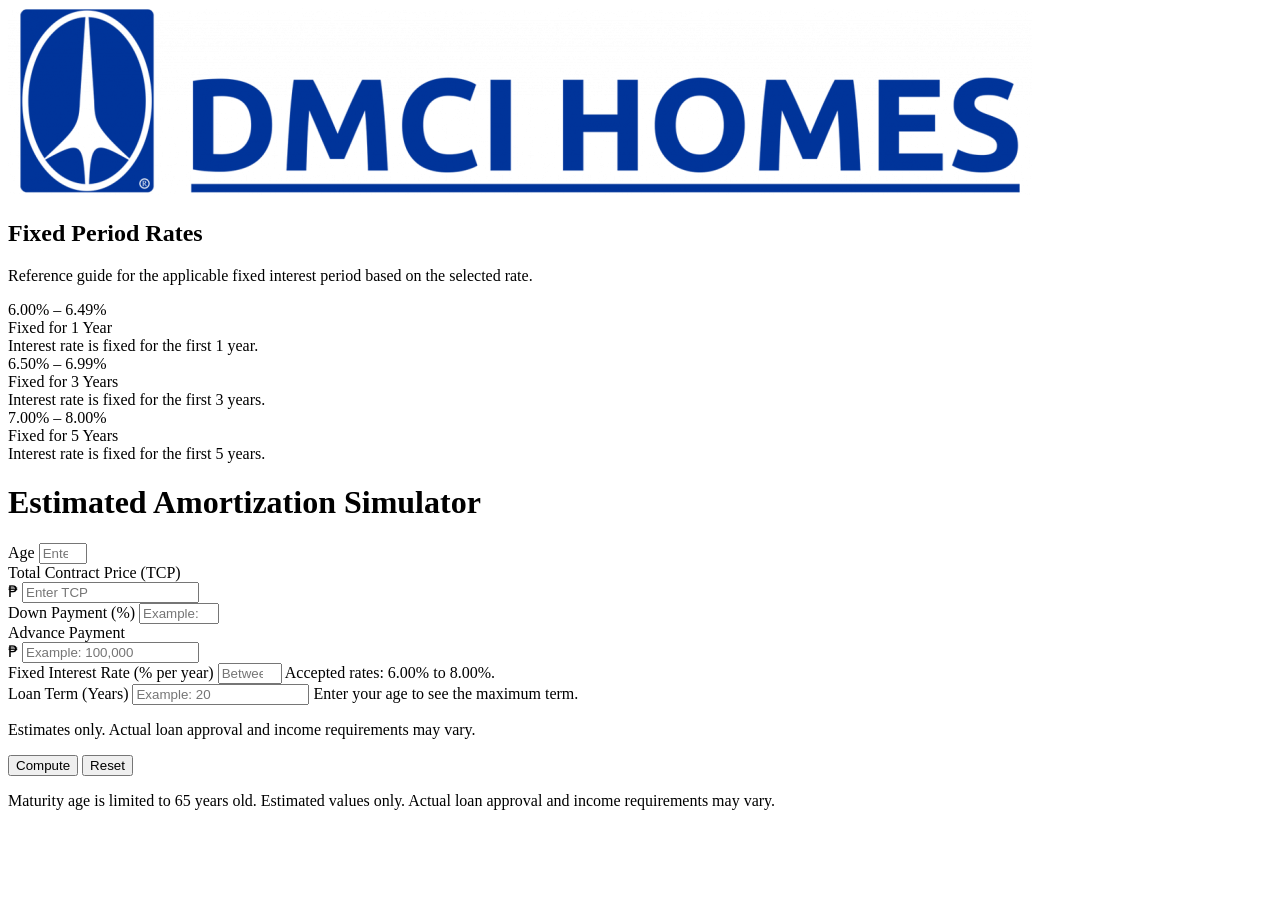
==== index.html @ 44557371 "Rename Index.html to index.html" ====
<!DOCTYPE html>
<html lang="en">
<head>
<meta charset="UTF-8">
<meta name="viewport" content="width=device-width, initial-scale=1.0">
<title>Estimated Amortization Simulator</title>
<link rel="stylesheet" href="style.css">
</head>
<body>

<header class="site-header">
    <img src="img/dmci-logo.png" alt="DMCI Homes Logo">
</header>

<div class="main-wrapper">

    <aside class="rate-panel" aria-labelledby="rate-title">
        <h2 id="rate-title">Fixed Period Rates</h2>
        <p class="rate-intro">Reference guide for the applicable fixed interest period based on the selected rate.</p>

        <div class="rate-card" data-years="1">
            <div class="rate">6.00% – 6.49%</div>
            <div class="period">Fixed for 1 Year</div>
            <div class="description">Interest rate is fixed for the first 1 year.</div>
        </div>
        <div class="rate-card" data-years="3">
            <div class="rate">6.50% – 6.99%</div>
            <div class="period">Fixed for 3 Years</div>
            <div class="description">Interest rate is fixed for the first 3 years.</div>
        </div>
        <div class="rate-card" data-years="5">
            <div class="rate">7.00% – 8.00%</div>
            <div class="period">Fixed for 5 Years</div>
            <div class="description">Interest rate is fixed for the first 5 years.</div>
        </div>
    </aside>

    <main class="container">
        <h1>Estimated Amortization Simulator</h1>

        <form id="calcForm" novalidate>

            <div class="field">
                <label for="age">Age</label>
                <input type="number" id="age" placeholder="Enter age (18–64)" min="18" max="64" step="1" aria-describedby="age-error">
                <span class="error" id="age-error" role="alert"></span>
            </div>

            <div class="field">
                <label for="tcp">Total Contract Price (TCP)</label>
                <div class="input-prefix">
                    <span aria-hidden="true">₱</span>
                    <input type="text" id="tcp" placeholder="Enter TCP" inputmode="decimal" autocomplete="off" aria-describedby="tcp-error">
                </div>
                <span class="error" id="tcp-error" role="alert"></span>
            </div>

            <div class="field">
                <label for="dpPercent">Down Payment (%)</label>
                <input type="number" id="dpPercent" placeholder="Example: 20" min="0" max="100" step="0.01" aria-describedby="dpPercent-hint dpPercent-error">
                <span class="hint" id="dpPercent-hint"></span>
                <span class="error" id="dpPercent-error" role="alert"></span>
            </div>

            <div class="field">
                <label for="advancePayment">Advance Payment</label>
                <div class="input-prefix">
                    <span aria-hidden="true">₱</span>
                    <input type="text" id="advancePayment" placeholder="Example: 100,000" inputmode="decimal" autocomplete="off" aria-describedby="advancePayment-error">
                </div>
                <span class="error" id="advancePayment-error" role="alert"></span>
            </div>

            <div class="field">
                <label for="interest">Fixed Interest Rate (% per year)</label>
                <input type="number" id="interest" placeholder="Between 6 and 8" min="6" max="8" step="0.01" aria-describedby="interest-hint interest-error">
                <span class="hint" id="interest-hint">Accepted rates: 6.00% to 8.00%.</span>
                <span class="error" id="interest-error" role="alert"></span>
            </div>

            <div class="field">
                <label for="years">Loan Term (Years)</label>
                <input type="number" id="years" placeholder="Example: 20" min="0.1" step="0.1" aria-describedby="years-hint years-error">
                <span class="hint" id="years-hint">Enter your age to see the maximum term.</span>
                <span class="error" id="years-error" role="alert"></span>
            </div>

            <p class="disclaimer">Estimates only. Actual loan approval and income requirements may vary.</p>

            <div class="actions">
                <button type="submit" class="btn-primary">Compute</button>
                <button type="button" class="btn-secondary" id="resetBtn">Reset</button>
            </div>
        </form>

        <section class="result" id="result" hidden aria-live="polite" tabindex="-1">
            <h2>Estimated Result</h2>
            <p class="print-only" id="printDate"></p>

            <p><strong>Total Contract Price (TCP):</strong> ₱ <span id="resultTCP"></span></p>
            <p><strong>Total Payments Made:</strong> ₱ <span id="totalPayments"></span></p>
            <p><strong>Loanable Amount:</strong> ₱ <span id="loanableAmount"></span></p>
            <p><strong>Interest Rate:</strong> <span id="resultRate"></span>% <span id="resultFixed"></span></p>
            <p><strong>Estimated Monthly Amortization:</strong> ₱ <span id="monthly"></span></p>
            <p><strong>Estimated Gross Monthly Income:</strong> ₱ <span id="income"></span></p>
            <p><strong>Loan Term Maturity:</strong> <span id="maturityAge"></span> years old</p>

            <div id="qualification" class="qualification"></div>

            <div class="actions result-actions">
                <a class="btn-primary btn-link" id="contactBtn" href="#">Contact an agent</a>
                <button type="button" class="btn-secondary" id="printBtn">Print / Save as PDF</button>
            </div>
        </section>

        <p class="footer">Maturity age is limited to 65 years old. Estimated values only. Actual loan approval and income requirements may vary.</p>
    </main>

</div>

<script src="script.js"></script>
</body>
</html>
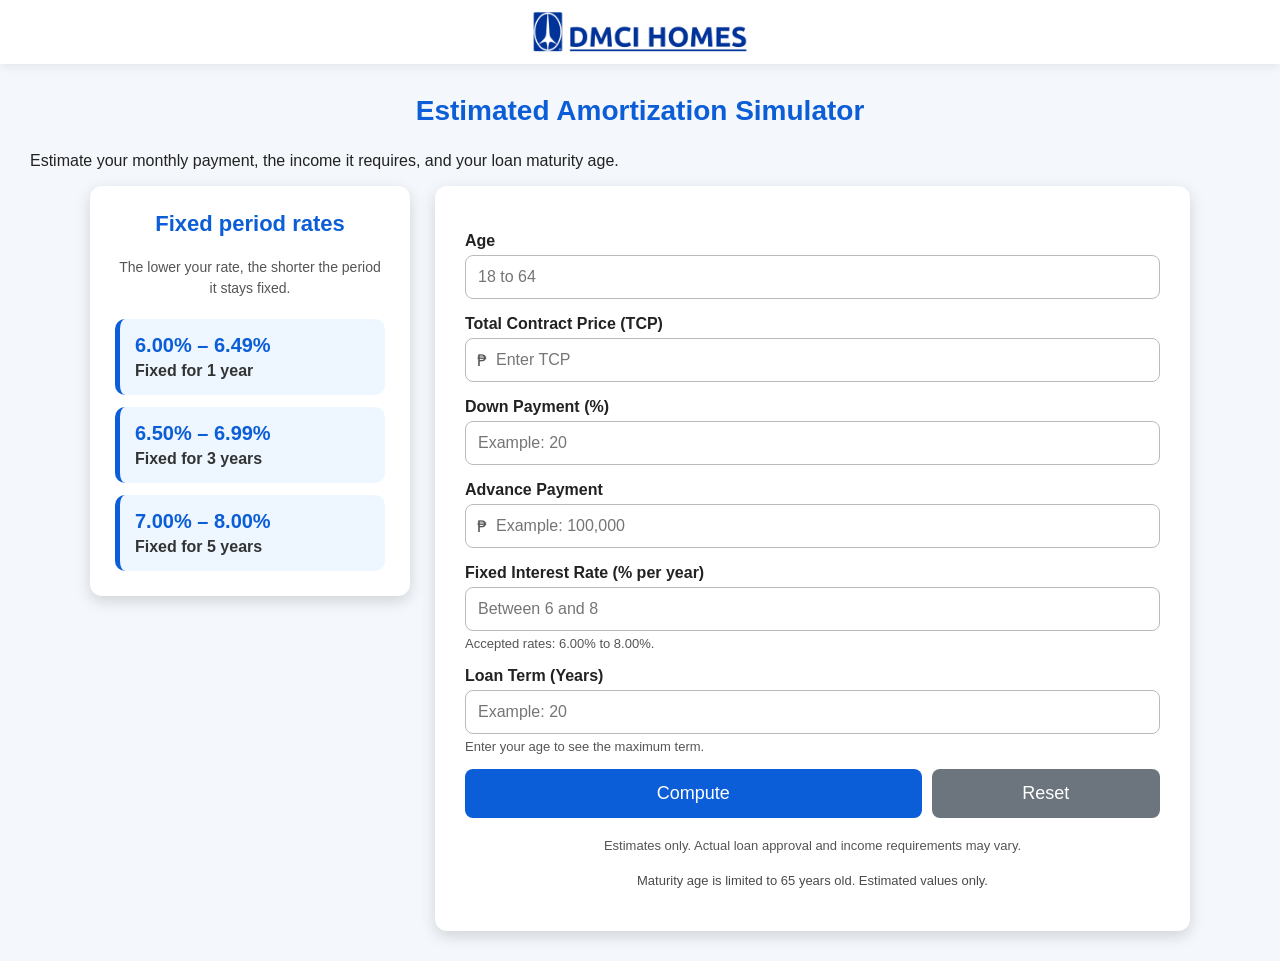
==== commit 650956da: "Refactor index.html for improved layout and accessibility Updated the HTML structure and improved ac" ====
--- a/index.html
+++ b/index.html
@@ -4,118 +4,134 @@
 <meta charset="UTF-8">
 <meta name="viewport" content="width=device-width, initial-scale=1.0">
 <title>Estimated Amortization Simulator</title>
+<link rel="preconnect" href="https://fonts.googleapis.com">
+<link rel="preconnect" href="https://fonts.gstatic.com" crossorigin>
+<link href="https://fonts.googleapis.com/css2?family=Figtree:wght@400;500;700&family=Fraunces:opsz,wght@9..144,600&display=swap" rel="stylesheet">
 <link rel="stylesheet" href="style.css">
 </head>
 <body>
 
 <header class="site-header">
-    <img src="img/dmci-logo.png" alt="DMCI Homes Logo">
+    <div class="header-inner">
+        <img src="img/dmci-logo.png" alt="DMCI Homes Logo">
+    </div>
 </header>
 
-<div class="main-wrapper">
+<div class="page">
 
-    <aside class="rate-panel" aria-labelledby="rate-title">
-        <h2 id="rate-title">Fixed Period Rates</h2>
-        <p class="rate-intro">Reference guide for the applicable fixed interest period based on the selected rate.</p>
+    <div class="page-intro">
+        <h1>Estimated Amortization Simulator</h1>
+        <p>Estimate your monthly payment, the income it requires, and your loan maturity age.</p>
+    </div>
 
-        <div class="rate-card" data-years="1">
-            <div class="rate">6.00% – 6.49%</div>
-            <div class="period">Fixed for 1 Year</div>
-            <div class="description">Interest rate is fixed for the first 1 year.</div>
-        </div>
-        <div class="rate-card" data-years="3">
-            <div class="rate">6.50% – 6.99%</div>
-            <div class="period">Fixed for 3 Years</div>
-            <div class="description">Interest rate is fixed for the first 3 years.</div>
-        </div>
-        <div class="rate-card" data-years="5">
-            <div class="rate">7.00% – 8.00%</div>
-            <div class="period">Fixed for 5 Years</div>
-            <div class="description">Interest rate is fixed for the first 5 years.</div>
-        </div>
-    </aside>
+    <div class="main-wrapper">
 
-    <main class="container">
-        <h1>Estimated Amortization Simulator</h1>
+        <aside class="rate-panel" aria-labelledby="rate-title">
+            <h2 id="rate-title">Fixed period rates</h2>
+            <p class="rate-intro">The lower your rate, the shorter the period it stays fixed.</p>
 
-        <form id="calcForm" novalidate>
+            <div class="rate-card" data-years="1">
+                <div class="rate">6.00% – 6.49%</div>
+                <div class="period">Fixed for 1 year</div>
+            </div>
+            <div class="rate-card" data-years="3">
+                <div class="rate">6.50% – 6.99%</div>
+                <div class="period">Fixed for 3 years</div>
+            </div>
+            <div class="rate-card" data-years="5">
+                <div class="rate">7.00% – 8.00%</div>
+                <div class="period">Fixed for 5 years</div>
+            </div>
+        </aside>
 
-            <div class="field">
-                <label for="age">Age</label>
-                <input type="number" id="age" placeholder="Enter age (18–64)" min="18" max="64" step="1" aria-describedby="age-error">
-                <span class="error" id="age-error" role="alert"></span>
-            </div>
+        <main class="container">
 
-            <div class="field">
-                <label for="tcp">Total Contract Price (TCP)</label>
-                <div class="input-prefix">
-                    <span aria-hidden="true">₱</span>
-                    <input type="text" id="tcp" placeholder="Enter TCP" inputmode="decimal" autocomplete="off" aria-describedby="tcp-error">
+            <form id="calcForm" novalidate>
+                <div class="field-grid">
+
+                    <div class="field">
+                        <label for="age">Age</label>
+                        <input type="number" id="age" placeholder="18 to 64" min="18" max="64" step="1" aria-describedby="age-error">
+                        <span class="error" id="age-error" role="alert"></span>
+                    </div>
+
+                    <div class="field">
+                        <label for="tcp">Total Contract Price (TCP)</label>
+                        <div class="input-prefix">
+                            <span aria-hidden="true">₱</span>
+                            <input type="text" id="tcp" placeholder="Enter TCP" inputmode="decimal" autocomplete="off" aria-describedby="tcp-error">
+                        </div>
+                        <span class="error" id="tcp-error" role="alert"></span>
+                    </div>
+
+                    <div class="field">
+                        <label for="dpPercent">Down Payment (%)</label>
+                        <input type="number" id="dpPercent" placeholder="Example: 20" min="0" max="100" step="0.01" aria-describedby="dpPercent-hint dpPercent-error">
+                        <span class="hint" id="dpPercent-hint"></span>
+                        <span class="error" id="dpPercent-error" role="alert"></span>
+                    </div>
+
+                    <div class="field">
+                        <label for="advancePayment">Advance Payment</label>
+                        <div class="input-prefix">
+                            <span aria-hidden="true">₱</span>
+                            <input type="text" id="advancePayment" placeholder="Example: 100,000" inputmode="decimal" autocomplete="off" aria-describedby="advancePayment-error">
+                        </div>
+                        <span class="error" id="advancePayment-error" role="alert"></span>
+                    </div>
+
+                    <div class="field">
+                        <label for="interest">Fixed Interest Rate (% per year)</label>
+                        <input type="number" id="interest" placeholder="Between 6 and 8" min="6" max="8" step="0.01" aria-describedby="interest-hint interest-error">
+                        <span class="hint" id="interest-hint">Accepted rates: 6.00% to 8.00%.</span>
+                        <span class="error" id="interest-error" role="alert"></span>
+                    </div>
+
+                    <div class="field">
+                        <label for="years">Loan Term (Years)</label>
+                        <input type="number" id="years" placeholder="Example: 20" min="0.1" step="0.1" aria-describedby="years-hint years-error">
+                        <span class="hint" id="years-hint">Enter your age to see the maximum term.</span>
+                        <span class="error" id="years-error" role="alert"></span>
+                    </div>
+
                 </div>
-                <span class="error" id="tcp-error" role="alert"></span>
-            </div>
 
-            <div class="field">
-                <label for="dpPercent">Down Payment (%)</label>
-                <input type="number" id="dpPercent" placeholder="Example: 20" min="0" max="100" step="0.01" aria-describedby="dpPercent-hint dpPercent-error">
-                <span class="hint" id="dpPercent-hint"></span>
-                <span class="error" id="dpPercent-error" role="alert"></span>
-            </div>
+                <div class="actions">
+                    <button type="submit" class="btn-primary">Compute</button>
+                    <button type="button" class="btn-secondary" id="resetBtn">Reset</button>
+                </div>
+                <p class="disclaimer">Estimates only. Actual loan approval and income requirements may vary.</p>
+            </form>
 
-            <div class="field">
-                <label for="advancePayment">Advance Payment</label>
-                <div class="input-prefix">
-                    <span aria-hidden="true">₱</span>
-                    <input type="text" id="advancePayment" placeholder="Example: 100,000" inputmode="decimal" autocomplete="off" aria-describedby="advancePayment-error">
+            <section class="result" id="result" hidden aria-live="polite" tabindex="-1">
+                <p class="print-only" id="printDate"></p>
+
+                <div class="hero">
+                    <span class="hero-label">Estimated monthly amortization</span>
+                    <span class="hero-figure"><span class="peso">₱</span><span id="monthly"></span></span>
+                    <span class="hero-note">Requires a gross monthly income of about ₱ <span id="income"></span></span>
                 </div>
-                <span class="error" id="advancePayment-error" role="alert"></span>
-            </div>
 
-            <div class="field">
-                <label for="interest">Fixed Interest Rate (% per year)</label>
-                <input type="number" id="interest" placeholder="Between 6 and 8" min="6" max="8" step="0.01" aria-describedby="interest-hint interest-error">
-                <span class="hint" id="interest-hint">Accepted rates: 6.00% to 8.00%.</span>
-                <span class="error" id="interest-error" role="alert"></span>
-            </div>
+                <dl class="rows">
+                    <div class="row"><dt>Total Contract Price</dt><dd>₱ <span id="resultTCP"></span></dd></div>
+                    <div class="row"><dt>Total payments made</dt><dd>₱ <span id="totalPayments"></span></dd></div>
+                    <div class="row"><dt>Loanable amount</dt><dd>₱ <span id="loanableAmount"></span></dd></div>
+                    <div class="row"><dt>Interest rate</dt><dd><span id="resultRate"></span>% <span class="muted" id="resultFixed"></span></dd></div>
+                    <div class="row"><dt>Loan maturity</dt><dd><span id="maturityAge"></span> years old</dd></div>
+                </dl>
 
-            <div class="field">
-                <label for="years">Loan Term (Years)</label>
-                <input type="number" id="years" placeholder="Example: 20" min="0.1" step="0.1" aria-describedby="years-hint years-error">
-                <span class="hint" id="years-hint">Enter your age to see the maximum term.</span>
-                <span class="error" id="years-error" role="alert"></span>
-            </div>
+                <div id="qualification" class="qualification"></div>
 
-            <p class="disclaimer">Estimates only. Actual loan approval and income requirements may vary.</p>
+                <div class="actions result-actions">
+                    <a class="btn-primary btn-link" id="contactBtn" href="#">Contact an agent</a>
+                    <button type="button" class="btn-secondary" id="printBtn">Print / Save as PDF</button>
+                </div>
+            </section>
 
-            <div class="actions">
-                <button type="submit" class="btn-primary">Compute</button>
-                <button type="button" class="btn-secondary" id="resetBtn">Reset</button>
-            </div>
-        </form>
+            <p class="footer">Maturity age is limited to 65 years old. Estimated values only.</p>
+        </main>
 
-        <section class="result" id="result" hidden aria-live="polite" tabindex="-1">
-            <h2>Estimated Result</h2>
-            <p class="print-only" id="printDate"></p>
-
-            <p><strong>Total Contract Price (TCP):</strong> ₱ <span id="resultTCP"></span></p>
-            <p><strong>Total Payments Made:</strong> ₱ <span id="totalPayments"></span></p>
-            <p><strong>Loanable Amount:</strong> ₱ <span id="loanableAmount"></span></p>
-            <p><strong>Interest Rate:</strong> <span id="resultRate"></span>% <span id="resultFixed"></span></p>
-            <p><strong>Estimated Monthly Amortization:</strong> ₱ <span id="monthly"></span></p>
-            <p><strong>Estimated Gross Monthly Income:</strong> ₱ <span id="income"></span></p>
-            <p><strong>Loan Term Maturity:</strong> <span id="maturityAge"></span> years old</p>
-
-            <div id="qualification" class="qualification"></div>
-
-            <div class="actions result-actions">
-                <a class="btn-primary btn-link" id="contactBtn" href="#">Contact an agent</a>
-                <button type="button" class="btn-secondary" id="printBtn">Print / Save as PDF</button>
-            </div>
-        </section>
-
-        <p class="footer">Maturity age is limited to 65 years old. Estimated values only. Actual loan approval and income requirements may vary.</p>
-    </main>
-
+    </div>
 </div>
 
 <script src="script.js"></script>
--- a/style.css
+++ b/style.css
@@ -0,0 +1,150 @@
+*{box-sizing:border-box}
+
+:root{
+    --blue:#0b5ed7;
+    --blue-dark:#084298;
+    --blue-soft:#eef7ff;
+    --text:#222;
+    --muted:#555;
+    --danger:#b42318;
+    --danger-bg:#fdecea;
+}
+
+body{
+    font-family:Arial,Helvetica,sans-serif;
+    background:#f4f7fb;
+    color:var(--text);
+    margin:0;
+    padding:95px 30px 30px;
+}
+
+/* Header */
+.site-header{
+    position:fixed;top:0;left:0;width:100%;
+    background:#fff;padding:12px 20px;
+    box-shadow:0 2px 10px rgba(0,0,0,.08);
+    z-index:9999;
+    display:flex;justify-content:center;align-items:center;
+}
+.site-header img{height:40px;width:auto;display:block}
+
+/* Layout */
+.main-wrapper{
+    max-width:1100px;margin:auto;
+    display:grid;grid-template-columns:320px 1fr;
+    gap:25px;align-items:start;
+}
+
+/* Rate panel */
+.rate-panel{
+    background:#fff;padding:25px;border-radius:12px;
+    box-shadow:0 5px 15px rgba(0,0,0,.15);
+    position:sticky;top:95px;
+}
+.rate-panel h2{color:var(--blue);text-align:center;font-size:22px;margin:0 0 20px}
+.rate-intro{color:var(--muted);font-size:14px;line-height:1.5;text-align:center;margin:0 0 20px}
+
+.rate-card{
+    border-radius:10px;padding:15px;margin-bottom:12px;
+    border-left:5px solid var(--blue);background:var(--blue-soft);
+    transition:box-shadow .2s, background .2s, transform .2s;
+}
+.rate-card:last-child{margin-bottom:0}
+.rate-card .rate{font-size:20px;font-weight:bold;color:var(--blue);margin-bottom:5px}
+.rate-card .period{font-size:16px;font-weight:bold;color:#333}
+.rate-card .description{font-size:13px;color:var(--muted);margin-top:5px}
+
+/* Highlight the tier matching the entered rate */
+.rate-card.active{
+    background:#dbeafe;
+    box-shadow:0 0 0 2px var(--blue);
+}
+
+/* Calculator */
+.container{background:#fff;padding:30px;border-radius:12px;box-shadow:0 5px 15px rgba(0,0,0,.15)}
+h1{text-align:center;color:var(--blue);font-size:28px;margin:0 0 25px}
+
+.field{margin-top:16px}
+label{display:block;font-weight:bold}
+
+input{
+    width:100%;padding:12px;font-size:16px;
+    border-radius:8px;border:1px solid #bbb;margin-top:5px;
+    font-family:inherit;
+}
+input:focus-visible,button:focus-visible,.btn-link:focus-visible{
+    outline:3px solid #86b7fe;outline-offset:2px;
+}
+input[aria-invalid="true"]{border-color:var(--danger);background:var(--danger-bg)}
+
+/* Hide number spinners */
+input[type=number]{-moz-appearance:textfield;appearance:textfield}
+input[type=number]::-webkit-outer-spin-button,
+input[type=number]::-webkit-inner-spin-button{-webkit-appearance:none;margin:0}
+
+/* Peso prefix */
+.input-prefix{position:relative}
+.input-prefix span{
+    position:absolute;left:12px;top:50%;transform:translateY(-50%);
+    margin-top:2.5px;color:var(--muted);font-size:16px;pointer-events:none;
+}
+.input-prefix input{padding-left:30px}
+
+.hint{display:block;margin-top:5px;font-size:13px;color:var(--muted)}
+.hint.warn{color:var(--danger);font-weight:bold}
+.error{display:block;margin-top:5px;font-size:13px;color:var(--danger);font-weight:bold}
+.error:empty{display:none}
+
+.disclaimer{margin:20px 0 0;font-size:13px;color:var(--muted);text-align:center}
+
+/* Buttons */
+.actions{display:grid;grid-template-columns:2fr 1fr;gap:10px;margin-top:15px}
+button,.btn-link{
+    padding:14px;border:none;border-radius:8px;font-size:18px;
+    cursor:pointer;color:#fff;font-family:inherit;
+    text-align:center;text-decoration:none;display:block;
+}
+.btn-primary{background:var(--blue)}
+.btn-primary:hover{background:var(--blue-dark)}
+.btn-secondary{background:#6c757d}
+.btn-secondary:hover{background:#565e64}
+
+/* Result */
+.result{margin-top:25px;background:var(--blue-soft);border-radius:10px;padding:20px}
+.result[hidden]{display:none}
+.result h2{color:var(--blue);margin-top:0}
+.result p{font-size:18px;margin:10px 0}
+.result:focus{outline:none}
+.print-only{display:none}
+
+.qualification{
+    margin-top:20px;padding:15px;border-radius:8px;
+    text-align:center;font-size:22px;font-weight:bold;
+}
+.qualification small{display:block;font-size:15px;font-weight:normal;margin-top:4px}
+.qualified{background:#d1e7dd;color:#0f5132}
+.not-qualified{background:#f8d7da;color:#842029}
+
+.result-actions{grid-template-columns:1fr 1fr}
+
+.footer{margin-top:20px;text-align:center;color:#4a4a4a;font-size:13px}
+
+/* Mobile */
+@media(max-width:800px){
+    body{padding:85px 15px 15px}
+    .site-header img{height:32px}
+    .main-wrapper{grid-template-columns:1fr}
+    .rate-panel{position:static;order:2}  /* shows below the form */
+    h1{font-size:24px}
+    .actions,.result-actions{grid-template-columns:1fr}
+}
+
+/* Print: show only the result */
+@media print{
+    body{background:#fff;padding:0}
+    .site-header{position:static;box-shadow:none}
+    .rate-panel,#calcForm,.actions,.footer,h1{display:none}
+    .main-wrapper{display:block}
+    .container,.result{box-shadow:none;padding:0}
+    .print-only{display:block;color:var(--muted);font-size:14px !important}
+}
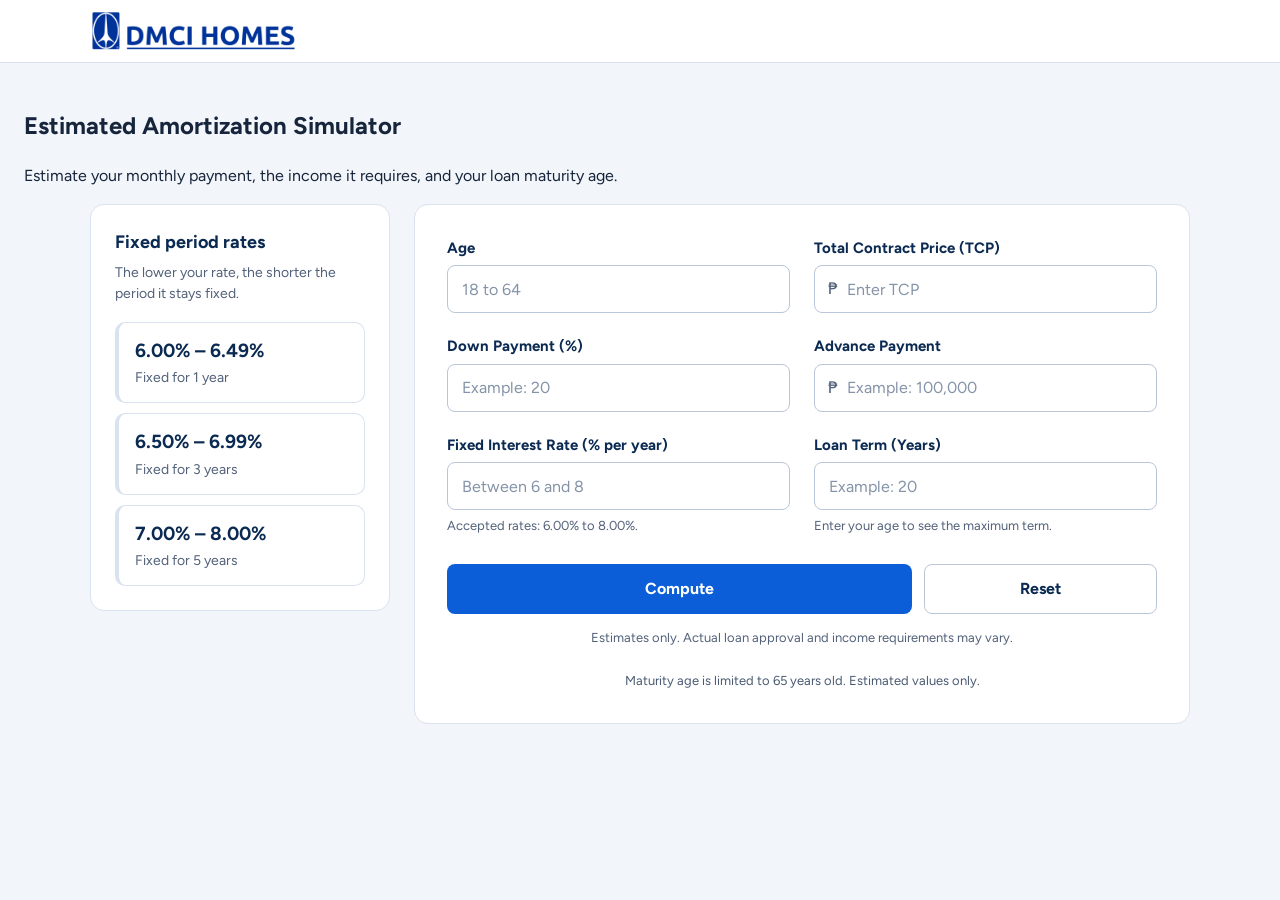
==== commit 39ad3708: "Refactor index.html for layout and styling updates Updated HTML structure and styles for improved la" ====
--- a/index.html
+++ b/index.html
@@ -6,7 +6,7 @@
 <title>Estimated Amortization Simulator</title>
 <link rel="preconnect" href="https://fonts.googleapis.com">
 <link rel="preconnect" href="https://fonts.gstatic.com" crossorigin>
-<link href="https://fonts.googleapis.com/css2?family=Figtree:wght@400;500;700&family=Fraunces:opsz,wght@9..144,600&display=swap" rel="stylesheet">
+<link href="https://fonts.googleapis.com/css2?family=Figtree:wght@400;500;600;700&family=Fraunces:opsz,wght@9..144,400;9..144,600&display=swap" rel="stylesheet">
 <link rel="stylesheet" href="style.css">
 </head>
 <body>
@@ -17,12 +17,15 @@
     </div>
 </header>
 
-<div class="page">
-
-    <div class="page-intro">
+<section class="band">
+    <div class="band-inner">
         <h1>Estimated Amortization Simulator</h1>
         <p>Estimate your monthly payment, the income it requires, and your loan maturity age.</p>
     </div>
+</section>
+
+<div class="page">
+
 
     <div class="main-wrapper">
 
--- a/style.css
+++ b/style.css
@@ -1,81 +1,116 @@
 *{box-sizing:border-box}
 
 :root{
+    --ink:#0b2a52;
+    --text:#16253b;
+    --muted:#52617a;
     --blue:#0b5ed7;
-    --blue-dark:#084298;
-    --blue-soft:#eef7ff;
-    --text:#222;
-    --muted:#555;
+    --blue-deep:#084298;
+    --tint:#eaf2fc;
+    --line:#d9e2ee;
+    --page:#f2f5f9;
     --danger:#b42318;
-    --danger-bg:#fdecea;
+    --danger-bg:#fdf0ee;
+    --ok:#0f6b45;
+    --ok-bg:#e3f4ea;
+    --font:'Figtree',Arial,Helvetica,sans-serif;
+    --display:'Fraunces',Georgia,'Times New Roman',serif;
 }
 
 body{
-    font-family:Arial,Helvetica,sans-serif;
-    background:#f4f7fb;
+    font-family:var(--font);
+    background:var(--page);
     color:var(--text);
     margin:0;
-    padding:95px 30px 30px;
+    padding:88px 24px 40px;
+    line-height:1.5;
 }
 
 /* Header */
 .site-header{
     position:fixed;top:0;left:0;width:100%;
-    background:#fff;padding:12px 20px;
-    box-shadow:0 2px 10px rgba(0,0,0,.08);
+    background:#fff;border-bottom:1px solid var(--line);
     z-index:9999;
-    display:flex;justify-content:center;align-items:center;
-}
-.site-header img{height:40px;width:auto;display:block}
-
-/* Layout */
+}
+.header-inner{
+    max-width:1100px;margin:auto;padding:12px 0;
+    display:flex;align-items:center;
+}
+.site-header img{height:38px;width:auto;display:block}
+
+/* Page */
+.page{max-width:1100px;margin:auto}
+
+.page-intro{margin:12px 0 28px;max-width:640px}
+.page-intro h1{
+    font-family:var(--display);font-weight:600;
+    font-size:36px;line-height:1.15;color:var(--ink);
+    margin:0 0 10px;letter-spacing:-.01em;
+}
+.page-intro p{margin:0;color:var(--muted);font-size:17px}
+
 .main-wrapper{
-    max-width:1100px;margin:auto;
-    display:grid;grid-template-columns:320px 1fr;
-    gap:25px;align-items:start;
+    display:grid;grid-template-columns:300px 1fr;
+    gap:24px;align-items:start;
 }
 
 /* Rate panel */
 .rate-panel{
-    background:#fff;padding:25px;border-radius:12px;
-    box-shadow:0 5px 15px rgba(0,0,0,.15);
-    position:sticky;top:95px;
-}
-.rate-panel h2{color:var(--blue);text-align:center;font-size:22px;margin:0 0 20px}
-.rate-intro{color:var(--muted);font-size:14px;line-height:1.5;text-align:center;margin:0 0 20px}
+    background:#fff;border:1px solid var(--line);border-radius:14px;
+    padding:24px;position:sticky;top:96px;
+}
+.rate-panel h2{font-size:18px;color:var(--ink);margin:0 0 6px}
+.rate-intro{color:var(--muted);font-size:14px;margin:0 0 18px}
 
 .rate-card{
-    border-radius:10px;padding:15px;margin-bottom:12px;
-    border-left:5px solid var(--blue);background:var(--blue-soft);
-    transition:box-shadow .2s, background .2s, transform .2s;
+    position:relative;
+    padding:14px 16px;margin-bottom:10px;
+    border:1px solid var(--line);border-left:4px solid var(--line);
+    border-radius:10px;background:#fff;
+    transition:background .2s,border-color .2s;
 }
 .rate-card:last-child{margin-bottom:0}
-.rate-card .rate{font-size:20px;font-weight:bold;color:var(--blue);margin-bottom:5px}
-.rate-card .period{font-size:16px;font-weight:bold;color:#333}
-.rate-card .description{font-size:13px;color:var(--muted);margin-top:5px}
-
-/* Highlight the tier matching the entered rate */
+.rate-card .rate{font-size:19px;font-weight:700;color:var(--ink)}
+.rate-card .period{font-size:14px;color:var(--muted);margin-top:2px}
+
 .rate-card.active{
-    background:#dbeafe;
-    box-shadow:0 0 0 2px var(--blue);
-}
-
-/* Calculator */
-.container{background:#fff;padding:30px;border-radius:12px;box-shadow:0 5px 15px rgba(0,0,0,.15)}
-h1{text-align:center;color:var(--blue);font-size:28px;margin:0 0 25px}
-
-.field{margin-top:16px}
-label{display:block;font-weight:bold}
+    background:var(--tint);
+    border-color:var(--blue);
+}
+.rate-card.active::after{
+    content:"Your rate";
+    position:absolute;top:14px;right:14px;
+    background:var(--blue);color:#fff;
+    font-size:12px;font-weight:700;
+    padding:2px 8px;border-radius:99px;
+}
+
+/* Calculator card */
+.container{
+    background:#fff;border:1px solid var(--line);
+    border-radius:14px;padding:32px;
+}
+
+.field-grid{
+    display:grid;grid-template-columns:1fr 1fr;
+    gap:22px 24px;
+}
+.field{min-width:0}
+
+label{display:block;font-weight:700;font-size:15px;color:var(--ink)}
 
 input{
-    width:100%;padding:12px;font-size:16px;
-    border-radius:8px;border:1px solid #bbb;margin-top:5px;
-    font-family:inherit;
-}
-input:focus-visible,button:focus-visible,.btn-link:focus-visible{
-    outline:3px solid #86b7fe;outline-offset:2px;
-}
+    width:100%;height:48px;padding:0 14px;
+    font-family:inherit;font-size:16px;color:var(--text);
+    border:1.5px solid #b9c6d8;border-radius:8px;
+    margin-top:6px;background:#fff;
+    transition:border-color .15s,box-shadow .15s;
+}
+input::placeholder{color:#8493a8}
+input:hover{border-color:#8da2bf}
+input:focus{outline:none;border-color:var(--blue);box-shadow:0 0 0 3px rgba(11,94,215,.18)}
 input[aria-invalid="true"]{border-color:var(--danger);background:var(--danger-bg)}
+input[aria-invalid="true"]:focus{box-shadow:0 0 0 3px rgba(180,35,24,.18)}
 
 /* Hide number spinners */
 input[type=number]{-moz-appearance:textfield;appearance:textfield}
@@ -85,66 +120,101 @@
 /* Peso prefix */
 .input-prefix{position:relative}
 .input-prefix span{
-    position:absolute;left:12px;top:50%;transform:translateY(-50%);
-    margin-top:2.5px;color:var(--muted);font-size:16px;pointer-events:none;
-}
-.input-prefix input{padding-left:30px}
-
-.hint{display:block;margin-top:5px;font-size:13px;color:var(--muted)}
-.hint.warn{color:var(--danger);font-weight:bold}
-.error{display:block;margin-top:5px;font-size:13px;color:var(--danger);font-weight:bold}
+    position:absolute;left:14px;top:calc(50% + 3px);transform:translateY(-50%);
+    color:var(--muted);font-weight:500;pointer-events:none;
+}
+.input-prefix input{padding-left:32px}
+
+.hint{display:block;margin-top:6px;font-size:13px;color:var(--muted)}
+.hint:empty{display:none}
+.hint.warn{color:var(--danger);font-weight:700}
+.error{display:block;margin-top:6px;font-size:13px;font-weight:700;color:var(--danger)}
 .error:empty{display:none}
 
-.disclaimer{margin:20px 0 0;font-size:13px;color:var(--muted);text-align:center}
-
 /* Buttons */
-.actions{display:grid;grid-template-columns:2fr 1fr;gap:10px;margin-top:15px}
+.actions{display:grid;grid-template-columns:2fr 1fr;gap:12px;margin-top:28px}
 button,.btn-link{
-    padding:14px;border:none;border-radius:8px;font-size:18px;
-    cursor:pointer;color:#fff;font-family:inherit;
-    text-align:center;text-decoration:none;display:block;
-}
+    height:50px;padding:0 20px;border:none;border-radius:8px;
+    font-family:inherit;font-size:16px;font-weight:700;
+    color:#fff;cursor:pointer;
+    display:flex;align-items:center;justify-content:center;
+    text-decoration:none;
+    transition:background .15s;
+}
+button:focus-visible,.btn-link:focus-visible{outline:3px solid #86b7fe;outline-offset:2px}
 .btn-primary{background:var(--blue)}
-.btn-primary:hover{background:var(--blue-dark)}
-.btn-secondary{background:#6c757d}
-.btn-secondary:hover{background:#565e64}
+.btn-primary:hover{background:var(--blue-deep)}
+.btn-secondary{background:#fff;color:var(--ink);border:1.5px solid #b9c6d8}
+.btn-secondary:hover{background:var(--tint)}
+
+.disclaimer{margin:14px 0 0;font-size:13px;color:var(--muted);text-align:center}
 
 /* Result */
-.result{margin-top:25px;background:var(--blue-soft);border-radius:10px;padding:20px}
+.result{margin-top:32px;padding-top:32px;border-top:1px solid var(--line)}
 .result[hidden]{display:none}
-.result h2{color:var(--blue);margin-top:0}
-.result p{font-size:18px;margin:10px 0}
 .result:focus{outline:none}
 .print-only{display:none}
 
+.hero{
+    background:var(--ink);color:#fff;
+    border-radius:12px;padding:28px 28px 26px;
+    display:flex;flex-direction:column;gap:4px;
+}
+.hero-label{font-size:15px;color:#b9cdea}
+.hero-figure{
+    font-family:var(--display);font-weight:600;
+    font-size:clamp(38px,6vw,56px);line-height:1.1;
+    letter-spacing:-.01em;word-break:break-word;
+}
+.hero-figure .peso{font-size:.6em;margin-right:6px;color:#b9cdea;font-weight:600}
+.hero-note{font-size:15px;color:#dbe7f7;margin-top:6px}
+
+.rows{margin:8px 0 0;padding:0}
+.row{
+    display:flex;justify-content:space-between;align-items:baseline;gap:16px;
+    padding:14px 2px;border-bottom:1px solid var(--line);
+}
+.row dt{color:var(--muted);font-size:15px}
+.row dd{margin:0;font-weight:700;color:var(--ink);text-align:right;font-variant-numeric:tabular-nums}
+.muted{font-weight:500;color:var(--muted)}
+
 .qualification{
-    margin-top:20px;padding:15px;border-radius:8px;
-    text-align:center;font-size:22px;font-weight:bold;
-}
-.qualification small{display:block;font-size:15px;font-weight:normal;margin-top:4px}
-.qualified{background:#d1e7dd;color:#0f5132}
-.not-qualified{background:#f8d7da;color:#842029}
-
-.result-actions{grid-template-columns:1fr 1fr}
-
-.footer{margin-top:20px;text-align:center;color:#4a4a4a;font-size:13px}
+    margin-top:20px;padding:14px 18px;border-radius:10px;
+    font-size:17px;font-weight:700;
+}
+.qualification small{display:block;font-size:14px;font-weight:500;margin-top:2px}
+.qualified{background:var(--ok-bg);color:var(--ok)}
+.not-qualified{background:var(--danger-bg);color:var(--danger);border:1px solid #f2c4bf}
+
+.result-actions{grid-template-columns:1fr 1fr;margin-top:20px}
+
+.footer{margin:24px 0 0;text-align:center;color:#4a5a72;font-size:13px}
 
 /* Mobile */
 @media(max-width:800px){
-    body{padding:85px 15px 15px}
+    body{padding:76px 16px 28px}
+    .header-inner{padding:10px 0}
     .site-header img{height:32px}
+    .page-intro h1{font-size:28px}
+    .page-intro p{font-size:16px}
     .main-wrapper{grid-template-columns:1fr}
-    .rate-panel{position:static;order:2}  /* shows below the form */
-    h1{font-size:24px}
+    .rate-panel{position:static;order:2}
+    .container{padding:22px 18px}
+    .field-grid{grid-template-columns:1fr}
     .actions,.result-actions{grid-template-columns:1fr}
-}
-
-/* Print: show only the result */
+    .hero{padding:22px 20px}
+}
+
+/* Print: result only */
 @media print{
     body{background:#fff;padding:0}
-    .site-header{position:static;box-shadow:none}
-    .rate-panel,#calcForm,.actions,.footer,h1{display:none}
+    .site-header{position:static}
+    .page-intro p,.rate-panel,#calcForm,.actions,.footer{display:none}
+    .page-intro{margin:16px 0}
     .main-wrapper{display:block}
-    .container,.result{box-shadow:none;padding:0}
-    .print-only{display:block;color:var(--muted);font-size:14px !important}
-}
+    .container{border:none;padding:0}
+    .result{border:none;margin:0;padding:0}
+    .print-only{display:block;color:var(--muted);font-size:14px;margin:0 0 12px}
+    .hero{background:#fff;color:var(--ink);border:2px solid var(--ink);-webkit-print-color-adjust:exact;print-color-adjust:exact}
+    .hero-label,.hero-note,.hero-figure .peso{color:var(--muted)}
+}
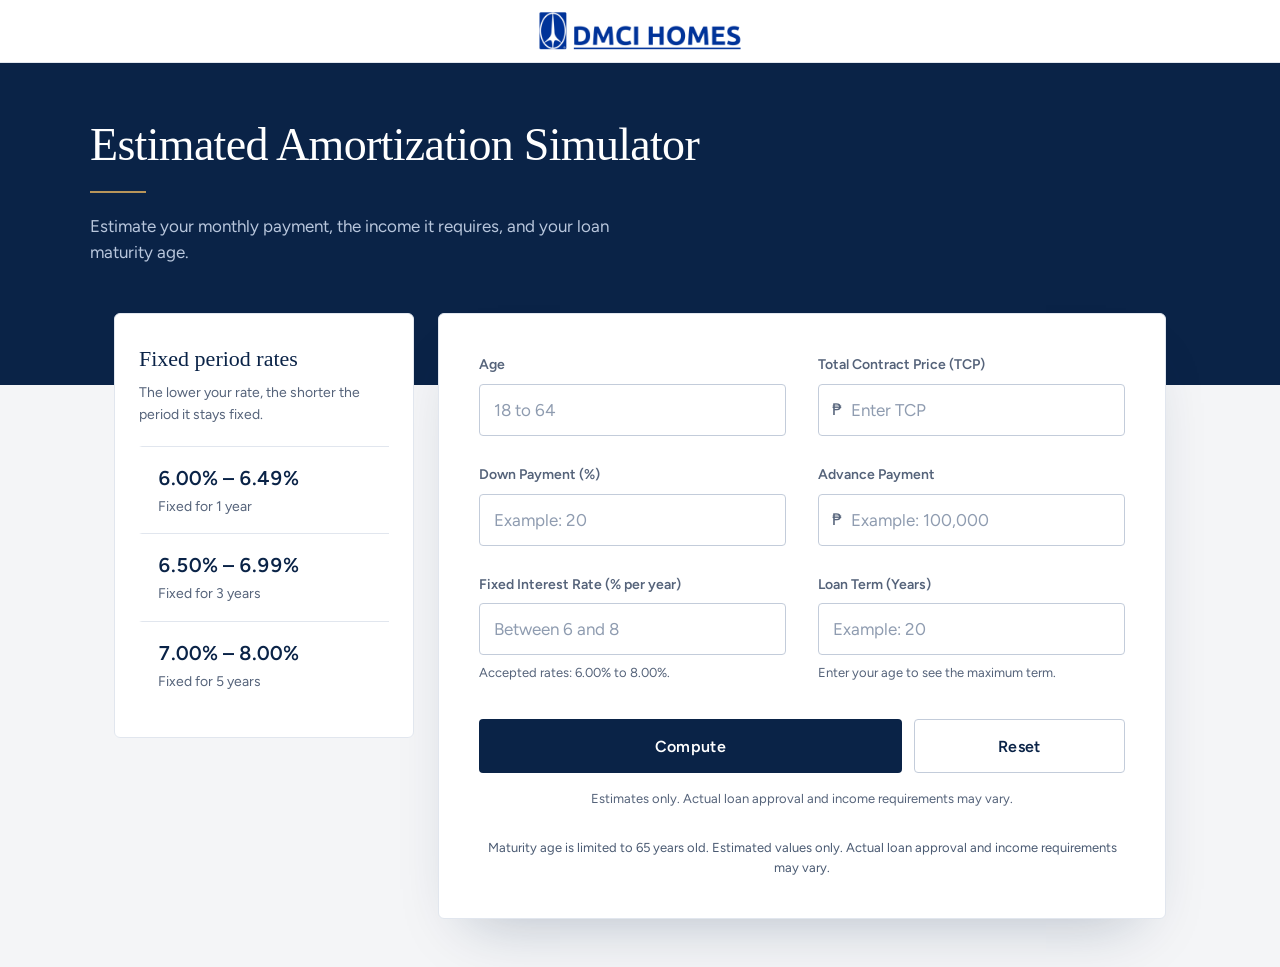
==== commit 8c54a8ec: "Fix HTML formatting and structure" ====
--- a/index.html
+++ b/index.html
@@ -126,12 +126,11 @@
                 <div id="qualification" class="qualification"></div>
 
                 <div class="actions result-actions">
-                    <a class="btn-primary btn-link" id="contactBtn" href="#">Contact an agent</a>
-                    <button type="button" class="btn-secondary" id="printBtn">Print / Save as PDF</button>
+                    <button type="button" class="btn-primary" id="printBtn">Print / Save as PDF</button>
                 </div>
             </section>
 
-            <p class="footer">Maturity age is limited to 65 years old. Estimated values only.</p>
+            <p class="footer">Maturity age is limited to 65 years old. Estimated values only. Actual loan approval and income requirements may vary.</p>
         </main>
 
     </div>
--- a/style.css
+++ b/style.css
@@ -1,18 +1,20 @@
 *{box-sizing:border-box}
 
 :root{
-    --ink:#0b2a52;
-    --text:#16253b;
-    --muted:#52617a;
-    --blue:#0b5ed7;
-    --blue-deep:#084298;
-    --tint:#eaf2fc;
-    --line:#d9e2ee;
-    --page:#f2f5f9;
+    --ink:#0a2347;
+    --ink-soft:#123a73;
+    --text:#1a2638;
+    --muted:#55637a;
+    --blue:#14468a;
+    --brass:#b8955a;
+    --tint:#f0f3f8;
+    --line:#e1e6ee;
+    --field:#c3ccda;
+    --page:#f4f5f7;
     --danger:#b42318;
     --danger-bg:#fdf0ee;
     --ok:#0f6b45;
-    --ok-bg:#e3f4ea;
+    --ok-bg:#e6f4ec;
     --font:'Figtree',Arial,Helvetica,sans-serif;
     --display:'Fraunces',Georgia,'Times New Roman',serif;
 }
@@ -22,8 +24,8 @@
     background:var(--page);
     color:var(--text);
     margin:0;
-    padding:88px 24px 40px;
-    line-height:1.5;
+    padding:63px 0 48px;
+    line-height:1.55;
 }
 
 /* Header */
@@ -33,21 +35,28 @@
     z-index:9999;
 }
 .header-inner{
-    max-width:1100px;margin:auto;padding:12px 0;
-    display:flex;align-items:center;
+    max-width:1100px;margin:auto;padding:12px 24px;
+    display:flex;align-items:center;justify-content:center;
 }
 .site-header img{height:38px;width:auto;display:block}
 
+/* Title band */
+.band{background:var(--ink);padding:56px 24px 120px}
+.band-inner{max-width:1100px;margin:auto}
+.band h1{
+    font-family:var(--display);font-weight:400;
+    font-size:clamp(30px,4.4vw,46px);line-height:1.12;
+    letter-spacing:-.015em;color:#fff;margin:0 0 20px;
+    max-width:700px;
+}
+.band h1::after{
+    content:"";display:block;width:56px;height:2px;
+    background:var(--brass);margin-top:20px;
+}
+.band p{margin:0;color:#b8c6dc;font-size:17px;max-width:560px}
+
 /* Page */
-.page{max-width:1100px;margin:auto}
-
-.page-intro{margin:12px 0 28px;max-width:640px}
-.page-intro h1{
-    font-family:var(--display);font-weight:600;
-    font-size:36px;line-height:1.15;color:var(--ink);
-    margin:0 0 10px;letter-spacing:-.01em;
-}
-.page-intro p{margin:0;color:var(--muted);font-size:17px}
+.page{max-width:1100px;margin:-72px auto 0;padding:0 24px}
 
 .main-wrapper{
     display:grid;grid-template-columns:300px 1fr;
@@ -56,59 +65,62 @@
 
 /* Rate panel */
 .rate-panel{
-    background:#fff;border:1px solid var(--line);border-radius:14px;
-    padding:24px;position:sticky;top:96px;
-}
-.rate-panel h2{font-size:18px;color:var(--ink);margin:0 0 6px}
-.rate-intro{color:var(--muted);font-size:14px;margin:0 0 18px}
+    background:#fff;border:1px solid var(--line);border-radius:6px;
+    padding:28px 24px;position:sticky;top:90px;
+}
+.rate-panel h2{
+    font-family:var(--display);font-weight:400;
+    font-size:22px;color:var(--ink);margin:0 0 6px;
+}
+.rate-intro{color:var(--muted);font-size:14px;margin:0 0 20px}
 
 .rate-card{
     position:relative;
-    padding:14px 16px;margin-bottom:10px;
-    border:1px solid var(--line);border-left:4px solid var(--line);
-    border-radius:10px;background:#fff;
+    padding:16px 0 16px 16px;
+    border-top:1px solid var(--line);
+    border-left:3px solid transparent;
     transition:background .2s,border-color .2s;
 }
-.rate-card:last-child{margin-bottom:0}
-.rate-card .rate{font-size:19px;font-weight:700;color:var(--ink)}
+.rate-card .rate{font-size:20px;font-weight:600;color:var(--ink);font-variant-numeric:tabular-nums}
 .rate-card .period{font-size:14px;color:var(--muted);margin-top:2px}
 
 .rate-card.active{
     background:var(--tint);
-    border-color:var(--blue);
+    border-left-color:var(--brass);
 }
 .rate-card.active::after{
     content:"Your rate";
-    position:absolute;top:14px;right:14px;
-    background:var(--blue);color:#fff;
-    font-size:12px;font-weight:700;
-    padding:2px 8px;border-radius:99px;
+    position:absolute;top:16px;right:12px;
+    background:var(--ink);color:#fff;
+    font-size:12px;font-weight:600;letter-spacing:.02em;
+    padding:2px 10px;border-radius:99px;
 }
 
 /* Calculator card */
 .container{
-    background:#fff;border:1px solid var(--line);
-    border-radius:14px;padding:32px;
+    background:#fff;border:1px solid var(--line);border-radius:6px;
+    padding:40px;
+    box-shadow:0 30px 60px -30px rgba(10,35,71,.28);
 }
 
 .field-grid{
     display:grid;grid-template-columns:1fr 1fr;
-    gap:22px 24px;
+    gap:28px 32px;
 }
 .field{min-width:0}
 
-label{display:block;font-weight:700;font-size:15px;color:var(--ink)}
+label{display:block;font-weight:600;font-size:14px;color:var(--muted)}
 
 input{
-    width:100%;height:48px;padding:0 14px;
-    font-family:inherit;font-size:16px;color:var(--text);
-    border:1.5px solid #b9c6d8;border-radius:8px;
-    margin-top:6px;background:#fff;
+    width:100%;height:52px;padding:0 14px;
+    font-family:inherit;font-size:17px;font-weight:500;color:var(--ink);
+    border:1px solid var(--field);border-radius:4px;
+    margin-top:8px;background:#fff;
     transition:border-color .15s,box-shadow .15s;
 }
-input::placeholder{color:#8493a8}
-input:hover{border-color:#8da2bf}
-input:focus{outline:none;border-color:var(--blue);box-shadow:0 0 0 3px rgba(11,94,215,.18)}
+input::placeholder{color:#8f9cb0;font-weight:400}
+input:hover{border-color:#8f9fb8}
+input:focus{outline:none;border-color:var(--ink);box-shadow:0 0 0 3px rgba(20,70,138,.16)}
 input[aria-invalid="true"]{border-color:var(--danger);background:var(--danger-bg)}
 input[aria-invalid="true"]:focus{box-shadow:0 0 0 3px rgba(180,35,24,.18)}
 
@@ -120,101 +132,130 @@
 /* Peso prefix */
 .input-prefix{position:relative}
 .input-prefix span{
-    position:absolute;left:14px;top:calc(50% + 3px);transform:translateY(-50%);
+    position:absolute;left:14px;top:calc(50% + 4px);transform:translateY(-50%);
     color:var(--muted);font-weight:500;pointer-events:none;
 }
 .input-prefix input{padding-left:32px}
 
-.hint{display:block;margin-top:6px;font-size:13px;color:var(--muted)}
+.hint{display:block;margin-top:8px;font-size:13px;color:var(--muted)}
 .hint:empty{display:none}
-.hint.warn{color:var(--danger);font-weight:700}
-.error{display:block;margin-top:6px;font-size:13px;font-weight:700;color:var(--danger)}
+.hint.warn{color:var(--danger);font-weight:600}
+.error{display:block;margin-top:8px;font-size:13px;font-weight:600;color:var(--danger)}
 .error:empty{display:none}
 
 /* Buttons */
-.actions{display:grid;grid-template-columns:2fr 1fr;gap:12px;margin-top:28px}
+.actions{display:grid;grid-template-columns:2fr 1fr;gap:12px;margin-top:36px}
 button,.btn-link{
-    height:50px;padding:0 20px;border:none;border-radius:8px;
-    font-family:inherit;font-size:16px;font-weight:700;
+    height:54px;padding:0 20px;border:none;border-radius:4px;
+    font-family:inherit;font-size:16px;font-weight:600;letter-spacing:.02em;
     color:#fff;cursor:pointer;
     display:flex;align-items:center;justify-content:center;
     text-decoration:none;
-    transition:background .15s;
-}
-button:focus-visible,.btn-link:focus-visible{outline:3px solid #86b7fe;outline-offset:2px}
-.btn-primary{background:var(--blue)}
-.btn-primary:hover{background:var(--blue-deep)}
-.btn-secondary{background:#fff;color:var(--ink);border:1.5px solid #b9c6d8}
-.btn-secondary:hover{background:var(--tint)}
-
-.disclaimer{margin:14px 0 0;font-size:13px;color:var(--muted);text-align:center}
+    transition:background .15s,border-color .15s;
+}
+button:focus-visible,.btn-link:focus-visible{outline:3px solid #9db8e0;outline-offset:2px}
+.btn-primary{background:var(--ink)}
+.btn-primary:hover{background:var(--ink-soft)}
+.btn-secondary{background:#fff;color:var(--ink);border:1px solid var(--field)}
+.btn-secondary:hover{border-color:var(--ink);background:var(--tint)}
+
+.disclaimer{margin:16px 0 0;font-size:13px;color:var(--muted);text-align:center}
 
 /* Result */
-.result{margin-top:32px;padding-top:32px;border-top:1px solid var(--line)}
+.result{margin-top:40px;padding-top:40px;border-top:1px solid var(--line)}
 .result[hidden]{display:none}
 .result:focus{outline:none}
 .print-only{display:none}
 
 .hero{
     background:var(--ink);color:#fff;
-    border-radius:12px;padding:28px 28px 26px;
-    display:flex;flex-direction:column;gap:4px;
-}
-.hero-label{font-size:15px;color:#b9cdea}
+    border-top:3px solid var(--brass);border-radius:4px;
+    padding:32px 32px 30px;
+    display:flex;flex-direction:column;gap:6px;
+}
+.hero-label{font-size:15px;color:#b8c6dc}
 .hero-figure{
-    font-family:var(--display);font-weight:600;
-    font-size:clamp(38px,6vw,56px);line-height:1.1;
-    letter-spacing:-.01em;word-break:break-word;
-}
-.hero-figure .peso{font-size:.6em;margin-right:6px;color:#b9cdea;font-weight:600}
-.hero-note{font-size:15px;color:#dbe7f7;margin-top:6px}
-
-.rows{margin:8px 0 0;padding:0}
+    font-family:var(--display);font-weight:400;
+    font-size:clamp(40px,6.5vw,64px);line-height:1.08;
+    letter-spacing:-.02em;word-break:break-word;
+}
+.hero-figure .peso{font-size:.55em;margin-right:8px;color:var(--brass);font-weight:400}
+.hero-note{font-size:15px;color:#dbe4f2;margin-top:8px}
+
+.rows{margin:10px 0 0;padding:0}
 .row{
     display:flex;justify-content:space-between;align-items:baseline;gap:16px;
-    padding:14px 2px;border-bottom:1px solid var(--line);
+    padding:16px 2px;border-bottom:1px solid var(--line);
 }
 .row dt{color:var(--muted);font-size:15px}
-.row dd{margin:0;font-weight:700;color:var(--ink);text-align:right;font-variant-numeric:tabular-nums}
+.row dd{margin:0;font-weight:600;color:var(--ink);text-align:right;font-variant-numeric:tabular-nums}
 .muted{font-weight:500;color:var(--muted)}
 
 .qualification{
-    margin-top:20px;padding:14px 18px;border-radius:10px;
-    font-size:17px;font-weight:700;
+    margin-top:24px;padding:16px 20px;border-radius:4px;
+    font-size:16px;font-weight:600;
 }
 .qualification small{display:block;font-size:14px;font-weight:500;margin-top:2px}
 .qualified{background:var(--ok-bg);color:var(--ok)}
 .not-qualified{background:var(--danger-bg);color:var(--danger);border:1px solid #f2c4bf}
 
-.result-actions{grid-template-columns:1fr 1fr;margin-top:20px}
-
-.footer{margin:24px 0 0;text-align:center;color:#4a5a72;font-size:13px}
+.result-actions{grid-template-columns:1fr 1fr;margin-top:24px}
+
+.footer{margin:28px 0 0;text-align:center;color:#4a5a72;font-size:13px}
 
 /* Mobile */
 @media(max-width:800px){
-    body{padding:76px 16px 28px}
-    .header-inner{padding:10px 0}
+    body{padding-bottom:28px}
+    .header-inner{padding:10px 16px}
     .site-header img{height:32px}
-    .page-intro h1{font-size:28px}
-    .page-intro p{font-size:16px}
+    .band{padding:36px 16px 96px}
+    .band p{font-size:16px}
+    .page{padding:0 16px;margin-top:-60px}
     .main-wrapper{grid-template-columns:1fr}
     .rate-panel{position:static;order:2}
-    .container{padding:22px 18px}
-    .field-grid{grid-template-columns:1fr}
+    .container{padding:24px 20px}
+    .field-grid{grid-template-columns:1fr;gap:22px}
     .actions,.result-actions{grid-template-columns:1fr}
-    .hero{padding:22px 20px}
-}
-
-/* Print: result only */
+    .hero{padding:24px 20px}
+}
+
+/* Print: one-page statement */
+@page{size:A4;margin:14mm}
+
 @media print{
-    body{background:#fff;padding:0}
-    .site-header{position:static}
-    .page-intro p,.rate-panel,#calcForm,.actions,.footer{display:none}
-    .page-intro{margin:16px 0}
+    html,body{height:auto}
+    body{background:#fff;padding:0;font-size:11pt;line-height:1.4;
+         -webkit-print-color-adjust:exact;print-color-adjust:exact}
+
+    .site-header{position:static;border-bottom:1px solid var(--line)}
+    .header-inner{padding:0 0 10px}
+    .site-header img{height:34px}
+
+    .band{background:#fff;padding:14px 0 10px}
+    .band-inner{max-width:none}
+    .band h1{color:var(--ink);font-size:20pt;margin:0}
+    .band h1::after{margin-top:10px}
+    .band p{display:none}
+
+    .rate-panel,#calcForm,.actions,.disclaimer{display:none}
+
+    .page{margin:0;padding:0;max-width:none}
     .main-wrapper{display:block}
-    .container{border:none;padding:0}
-    .result{border:none;margin:0;padding:0}
-    .print-only{display:block;color:var(--muted);font-size:14px;margin:0 0 12px}
-    .hero{background:#fff;color:var(--ink);border:2px solid var(--ink);-webkit-print-color-adjust:exact;print-color-adjust:exact}
-    .hero-label,.hero-note,.hero-figure .peso{color:var(--muted)}
-}
+    .container{border:none;padding:0;box-shadow:none}
+
+    .result{margin:0;padding:0;border:none;break-inside:avoid;page-break-inside:avoid}
+    .print-only{display:block;color:var(--muted);font-size:10pt;margin:0 0 10px}
+
+    .hero{background:var(--ink);color:#fff;padding:14px 18px;gap:2px}
+    .hero-label,.hero-note{color:#dbe4f2;font-size:10pt}
+    .hero-figure{font-size:30pt}
+
+    .rows{margin-top:6px}
+    .row{padding:7px 2px;break-inside:avoid}
+    .row dt,.row dd{font-size:10.5pt}
+
+    .qualification{margin-top:12px;padding:10px 14px;font-size:11pt;break-inside:avoid}
+    .qualification small{font-size:9.5pt}
+
+    .footer{display:block;margin:14px 0 0;font-size:8.5pt;color:var(--muted);text-align:left}
+}
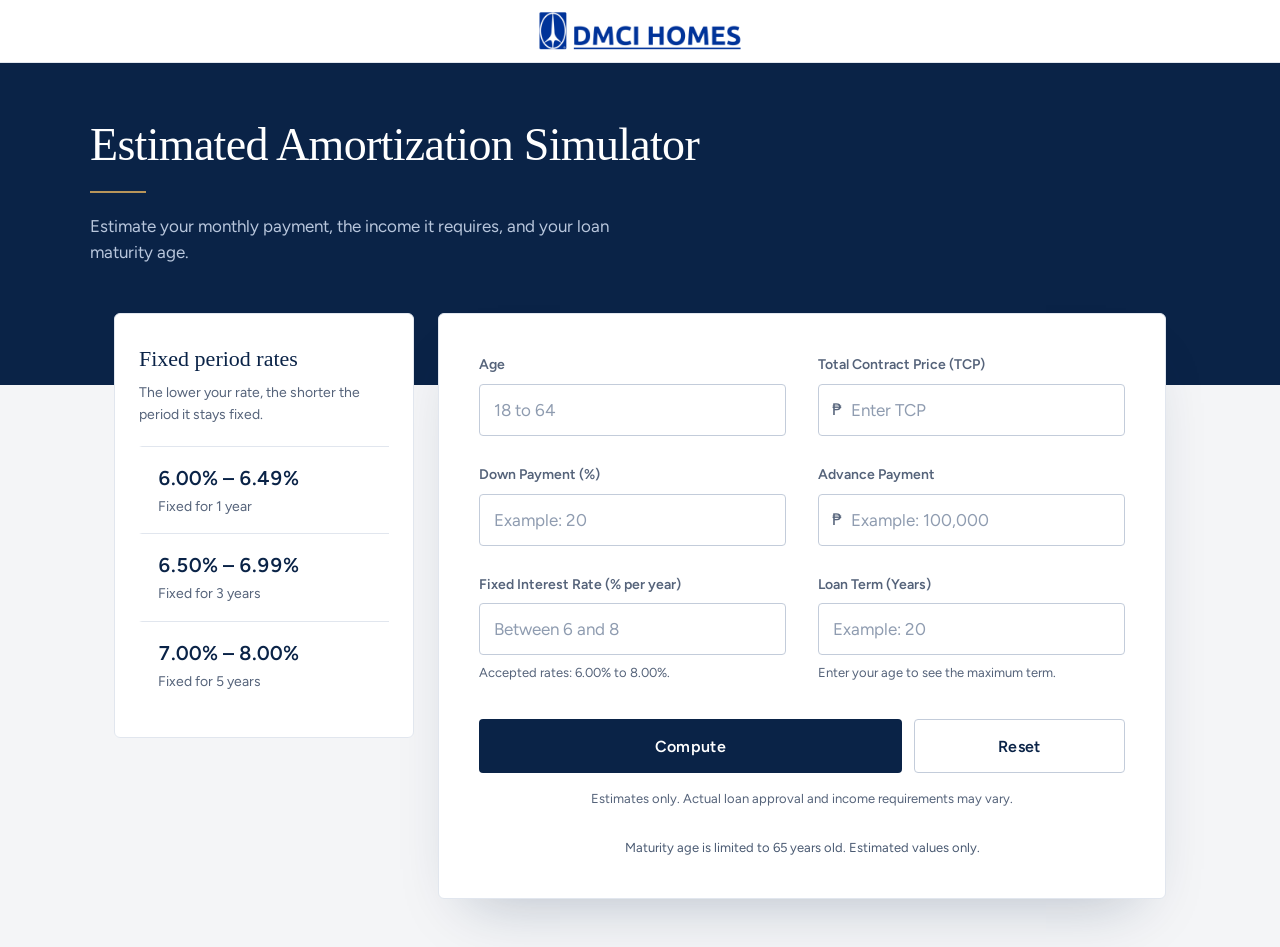
==== commit c9ff6aa7: "Fix HTML encoding issues in index.html" ====
--- a/index.html
+++ b/index.html
@@ -130,7 +130,7 @@
                 </div>
             </section>
 
-            <p class="footer">Maturity age is limited to 65 years old. Estimated values only. Actual loan approval and income requirements may vary.</p>
+            <p class="footer">Maturity age is limited to 65 years old. Estimated values only.</p>
         </main>
 
     </div>
--- a/style.css
+++ b/style.css
@@ -199,7 +199,7 @@
 .qualified{background:var(--ok-bg);color:var(--ok)}
 .not-qualified{background:var(--danger-bg);color:var(--danger);border:1px solid #f2c4bf}
 
-.result-actions{grid-template-columns:1fr 1fr;margin-top:24px}
+.result-actions{grid-template-columns:1fr;margin-top:24px}
 
 .footer{margin:28px 0 0;text-align:center;color:#4a5a72;font-size:13px}
 
